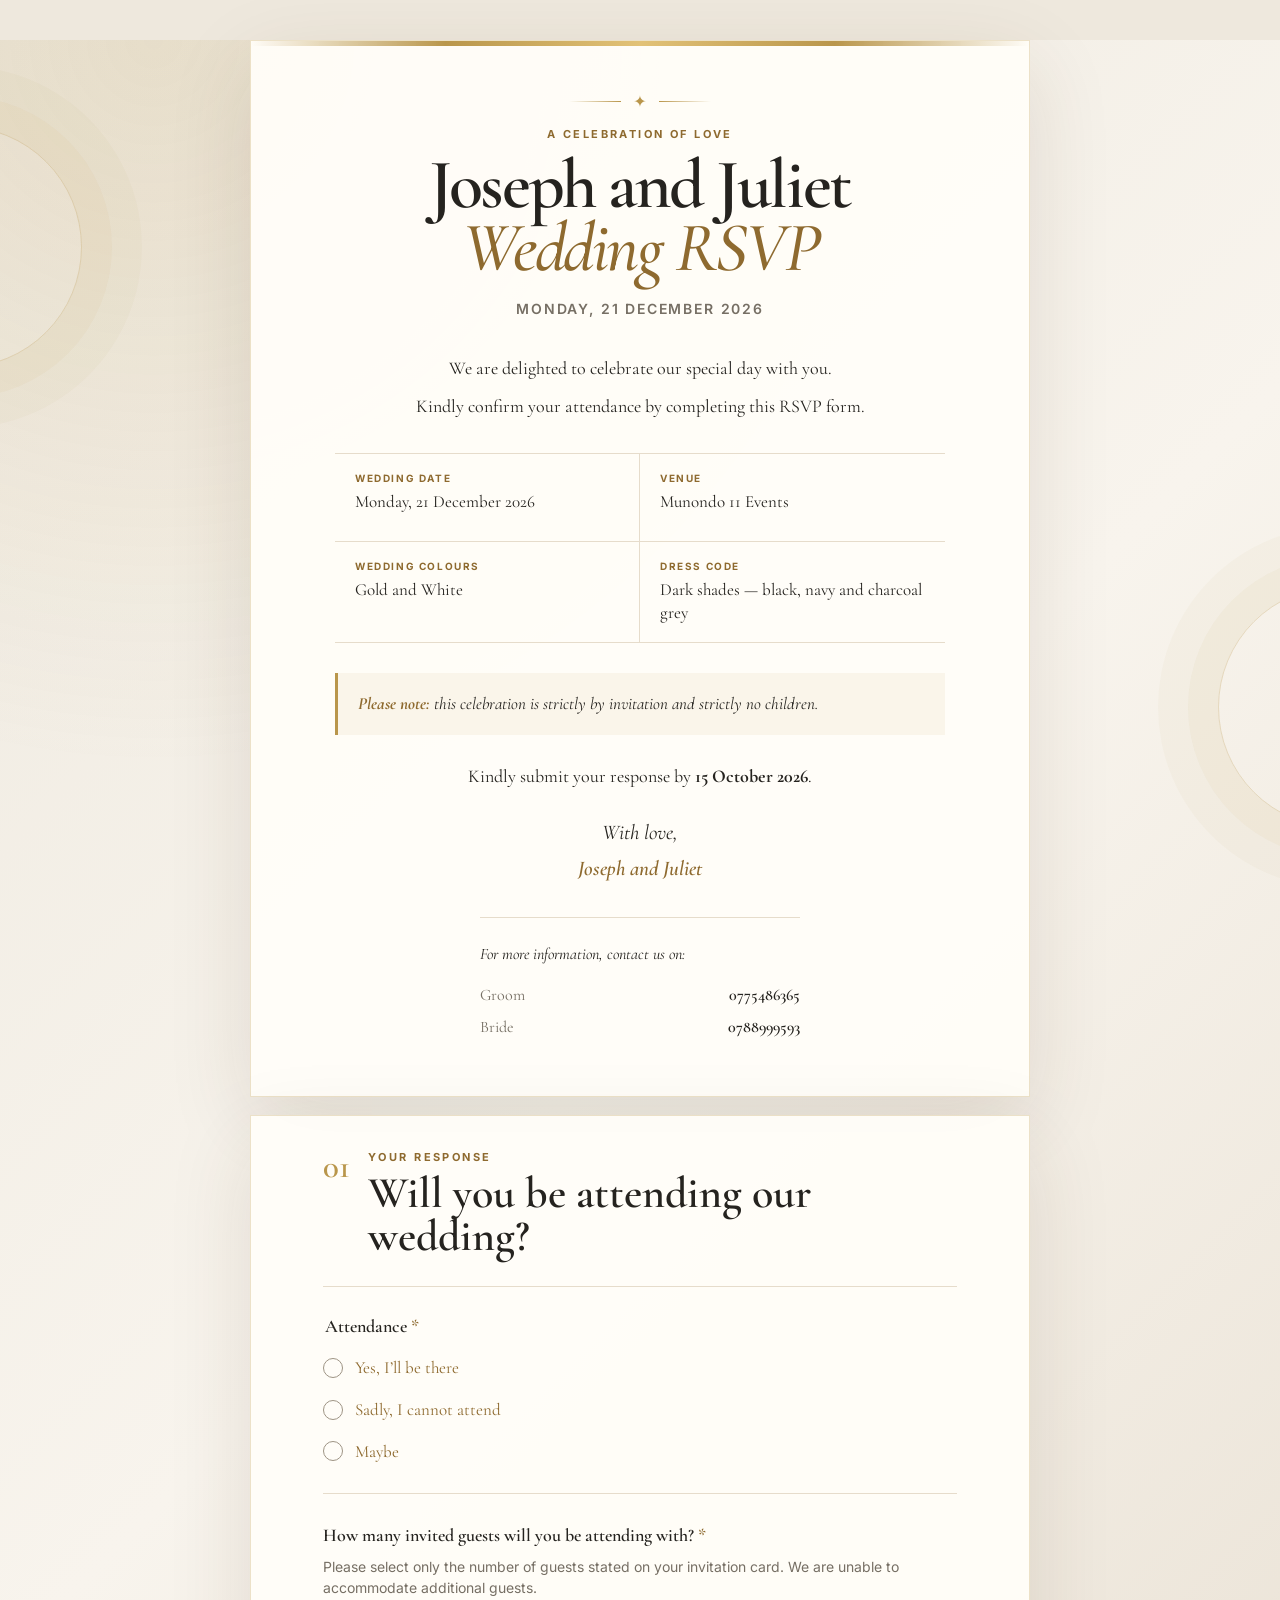
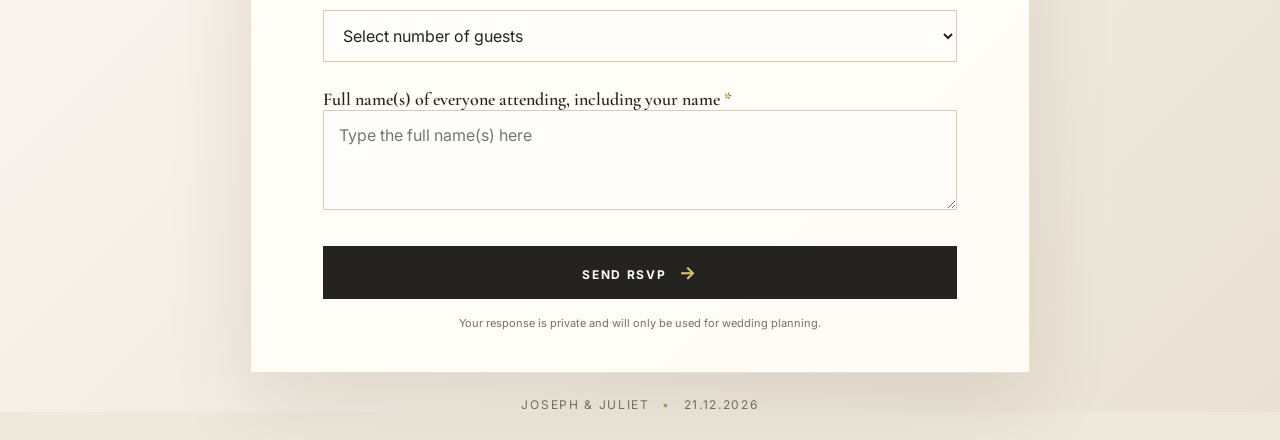
==== index.html @ 1602c758 "Create gold and white wedding RSVP site" ====
<!doctype html>
<html lang="en">
  <head>
    <meta charset="UTF-8" />
    <meta name="viewport" content="width=device-width, initial-scale=1.0" />
    <meta name="theme-color" content="#b9964b" />
    <meta name="description" content="Joseph and Juliet wedding RSVP — Monday 21 December 2026." />
    <title>Joseph & Juliet | Wedding RSVP</title>
    <link rel="preconnect" href="https://fonts.googleapis.com" />
    <link rel="preconnect" href="https://fonts.gstatic.com" crossorigin />
    <link href="https://fonts.googleapis.com/css2?family=Cormorant+Garamond:ital,wght@0,400;0,500;0,600;0,700;1,500;1,600&family=Inter:wght@400;500;600;700&display=swap" rel="stylesheet" />
    <link rel="stylesheet" href="styles.css" />
  </head>
  <body>
    <main class="page-shell">
      <section class="invitation-card" aria-labelledby="page-title">
        <div class="gold-line"></div>
        <div class="ornament" aria-hidden="true"><span></span><b>✦</b><span></span></div>
        <p class="eyebrow">A celebration of love</p>
        <h1 id="page-title">Joseph and Juliet<br /><em>Wedding RSVP</em></h1>
        <p class="date-line">Monday, 21 December 2026</p>

        <div class="intro-copy">
          <p>We are delighted to celebrate our special day with you.</p>
          <p>Kindly confirm your attendance by completing this RSVP form.</p>
        </div>

        <div class="details-grid">
          <div class="detail"><span class="detail-label">Wedding date</span><span>Monday, 21 December 2026</span></div>
          <div class="detail"><span class="detail-label">Venue</span><span>Munondo 11 Events</span></div>
          <div class="detail"><span class="detail-label">Wedding colours</span><span>Gold and White</span></div>
          <div class="detail"><span class="detail-label">Dress code</span><span>Dark shades — black, navy and charcoal grey</span></div>
        </div>

        <p class="notice"><strong>Please note:</strong> this celebration is strictly by invitation and strictly no children.</p>
        <p class="deadline">Kindly submit your response by <strong>15 October 2026</strong>.</p>

        <div class="signature">With love,<br /><strong>Joseph and Juliet</strong></div>

        <div class="contacts">
          <p>For more information, contact us on:</p>
          <div><span>Groom</span><a href="tel:0775486365">0775486365</a></div>
          <div><span>Bride</span><a href="tel:0788999593">0788999593</a></div>
        </div>
      </section>

      <section class="rsvp-card" aria-labelledby="rsvp-heading">
        <div class="section-heading">
          <span class="step-number">01</span>
          <div>
            <p class="eyebrow">Your response</p>
            <h2 id="rsvp-heading">Will you be attending our wedding?</h2>
          </div>
        </div>

        <form id="rsvp-form">
          <fieldset>
            <legend>Attendance <span>*</span></legend>
            <label class="choice"><input type="radio" name="attendance" value="Yes" required /><span class="radio-mark"></span><span>Yes, I’ll be there</span></label>
            <label class="choice"><input type="radio" name="attendance" value="No" /><span class="radio-mark"></span><span>Sadly, I cannot attend</span></label>
            <label class="choice"><input type="radio" name="attendance" value="Maybe" /><span class="radio-mark"></span><span>Maybe</span></label>
          </fieldset>

          <div class="form-divider"></div>

          <div class="field-block">
            <label for="guests">How many invited guests will you be attending with? <span>*</span></label>
            <p class="field-note">Please select only the number of guests stated on your invitation card. We are unable to accommodate additional guests.</p>
            <select id="guests" name="guests" required>
              <option value="" selected disabled>Select number of guests</option>
              <option>1</option><option>2</option><option>3</option><option>Other</option>
            </select>
          </div>

          <div class="field-block">
            <label for="names">Full name(s) of everyone attending, including your name <span>*</span></label>
            <textarea id="names" name="names" rows="3" required placeholder="Type the full name(s) here"></textarea>
          </div>

          <button type="submit" class="submit-button">Send RSVP <span>→</span></button>
          <p class="form-footnote">Your response is private and will only be used for wedding planning.</p>
          <div id="success-message" class="success-message" role="status" hidden>Thank you — your RSVP has been recorded.</div>
        </form>
      </section>
      <footer>Joseph &amp; Juliet <span>•</span> 21.12.2026</footer>
    </main>
    <script src="script.js"></script>
  </body>
</html>
---- styles.css ----
:root {
  --ink: #25231f;
  --muted: #766f64;
  --paper: #fffdf8;
  --cream: #f6f0e5;
  --gold: #b9964b;
  --gold-deep: #8e6a2f;
  --line: #e6dccb;
  --shadow: 0 26px 80px rgba(70, 53, 25, 0.12);
  font-family: Inter, system-ui, sans-serif;
  color: var(--ink);
  background: #eee8dd;
}

* { box-sizing: border-box; }
body { margin: 0; min-width: 320px; background: radial-gradient(circle at 12% 0%, rgba(185,150,75,.15), transparent 32%), linear-gradient(135deg, #eee9df, #f8f4ed 50%, #e9e1d4); }
body::before, body::after { content: ""; position: fixed; width: 240px; height: 240px; border: 1px solid rgba(185,150,75,.28); border-radius: 50%; pointer-events: none; }
body::before { left: -160px; top: 14%; box-shadow: 0 0 0 30px rgba(185,150,75,.06), 0 0 0 60px rgba(185,150,75,.04); }
body::after { right: -180px; bottom: 8%; box-shadow: 0 0 0 30px rgba(185,150,75,.06), 0 0 0 60px rgba(185,150,75,.04); }
.page-shell { width: min(100% - 32px, 780px); margin: 40px auto 28px; }
.invitation-card, .rsvp-card { position: relative; background: rgba(255,253,248,.96); border: 1px solid rgba(185,150,75,.28); box-shadow: var(--shadow); }
.invitation-card { padding: 46px clamp(24px, 8vw, 84px) 52px; text-align: center; overflow: hidden; }
.gold-line { height: 5px; width: 100%; position: absolute; left: 0; top: 0; background: linear-gradient(90deg, transparent, var(--gold), #e2c277, var(--gold), transparent); }
.ornament { display: flex; align-items: center; gap: 12px; justify-content: center; margin: 4px 0 16px; color: var(--gold); }
.ornament span { width: 52px; height: 1px; background: linear-gradient(90deg, transparent, var(--gold)); }
.ornament span:last-child { transform: scaleX(-1); }
.ornament b { font-size: 16px; font-weight: 500; }
.eyebrow { margin: 0; color: var(--gold-deep); font-size: 11px; font-weight: 700; letter-spacing: .22em; text-transform: uppercase; }
h1, h2 { font-family: "Cormorant Garamond", Georgia, serif; }
h1 { margin: 12px 0 0; font-size: clamp(42px, 8vw, 70px); line-height: .9; font-weight: 600; letter-spacing: -.035em; }
h1 em { color: var(--gold-deep); font-weight: 500; }
.date-line { margin: 20px 0 0; font: 600 14px/1.4 Inter, sans-serif; letter-spacing: .13em; text-transform: uppercase; color: var(--muted); }
.intro-copy { margin: 34px auto 30px; max-width: 540px; font: 18px/1.75 "Cormorant Garamond", Georgia, serif; }
.intro-copy p { margin: 7px 0; }
.details-grid { display: grid; grid-template-columns: 1fr 1fr; gap: 0; border-top: 1px solid var(--line); border-bottom: 1px solid var(--line); text-align: left; }
.detail { min-height: 88px; padding: 18px 20px; border-bottom: 1px solid var(--line); font: 17px/1.35 "Cormorant Garamond", Georgia, serif; }
.detail:nth-child(odd) { border-right: 1px solid var(--line); }
.detail:nth-last-child(-n+2) { border-bottom: 0; }
.detail-label { display: block; margin-bottom: 7px; color: var(--gold-deep); font: 700 10px/1.2 Inter, sans-serif; letter-spacing: .16em; text-transform: uppercase; }
.notice { margin: 30px 0 0; padding: 18px 20px; border-left: 3px solid var(--gold); background: #faf5ea; text-align: left; font: italic 17px/1.5 "Cormorant Garamond", Georgia, serif; }
.notice strong { color: var(--gold-deep); }
.deadline { margin: 28px 0 0; font: 18px/1.5 "Cormorant Garamond", Georgia, serif; }
.signature { margin-top: 28px; font: italic 21px/1.45 "Cormorant Garamond", Georgia, serif; }
.signature strong { display: inline-block; margin-top: 6px; font-weight: 600; color: var(--gold-deep); }
.contacts { max-width: 320px; margin: 32px auto 0; padding-top: 24px; border-top: 1px solid var(--line); text-align: left; font: 16px/1.55 "Cormorant Garamond", Georgia, serif; }
.contacts p { margin: 0 0 12px; font-style: italic; }
.contacts div { display: flex; justify-content: space-between; gap: 12px; padding: 4px 0; }
.contacts div span { color: var(--muted); }
.contacts a { color: var(--ink); text-decoration: none; font-weight: 600; }
.rsvp-card { margin-top: 18px; padding: 34px clamp(24px, 8vw, 72px) 42px; }
.section-heading { display: flex; gap: 18px; align-items: flex-start; padding-bottom: 28px; border-bottom: 1px solid var(--line); }
.step-number { color: var(--gold); font: 600 33px/1 "Cormorant Garamond", Georgia, serif; }
h2 { margin: 8px 0 0; font-size: clamp(30px, 5vw, 44px); line-height: .98; font-weight: 600; }
fieldset { border: 0; margin: 28px 0 0; padding: 0; }
legend, .field-block > label { display: block; font: 600 18px/1.25 "Cormorant Garamond", Georgia, serif; }
legend span, label span { color: var(--gold-deep); }
.choice { display: flex; align-items: center; gap: 12px; position: relative; margin-top: 18px; cursor: pointer; font: 17px/1.4 "Cormorant Garamond", Georgia, serif; }
.choice input { position: absolute; opacity: 0; }
.radio-mark { width: 20px; height: 20px; border: 1.5px solid #9d9384; border-radius: 50%; transition: .18s ease; }
.choice input:checked + .radio-mark { border: 6px solid var(--gold); box-shadow: 0 0 0 1px var(--gold); }
.choice:focus-within .radio-mark { outline: 3px solid rgba(185,150,75,.22); outline-offset: 3px; }
.form-divider { height: 1px; margin: 30px 0; background: var(--line); }
.field-block { margin-top: 26px; }
.field-note { margin: 9px 0 12px; color: var(--muted); font: 14px/1.5 Inter, sans-serif; }
select, textarea { width: 100%; border: 1px solid #d7cbb8; border-radius: 0; background: #fffefa; color: var(--ink); font: 16px Inter, sans-serif; padding: 14px 15px; outline: none; }
select:focus, textarea:focus { border-color: var(--gold); box-shadow: 0 0 0 3px rgba(185,150,75,.14); }
textarea { resize: vertical; min-height: 100px; }
.submit-button { margin-top: 32px; width: 100%; border: 0; background: var(--ink); color: #fffdf8; padding: 16px 22px; font: 700 12px Inter, sans-serif; letter-spacing: .14em; text-transform: uppercase; cursor: pointer; transition: transform .16s ease, background .16s ease; }
.submit-button span { margin-left: 8px; font-size: 18px; color: #e2c277; }
.submit-button:hover { background: var(--gold-deep); }
.submit-button:active { transform: scale(.98); }
.form-footnote { margin: 17px 0 0; text-align: center; color: var(--muted); font-size: 11px; }
.success-message { margin-top: 18px; padding: 13px 15px; background: #eef5ed; color: #375a39; text-align: center; font-size: 14px; }
footer { padding: 24px 0 0; text-align: center; color: var(--muted); font: 12px Inter, sans-serif; letter-spacing: .14em; text-transform: uppercase; }
footer span { padding: 0 8px; color: var(--gold); }
@media (max-width: 600px) { .page-shell { width: min(100% - 18px, 780px); margin-top: 18px; } .invitation-card { padding: 34px 18px 38px; } .details-grid { grid-template-columns: 1fr; } .detail, .detail:nth-child(odd) { border-right: 0; border-bottom: 1px solid var(--line); } .detail:last-child { border-bottom: 0; } .rsvp-card { padding: 28px 20px 34px; } h1 { font-size: 47px; } }
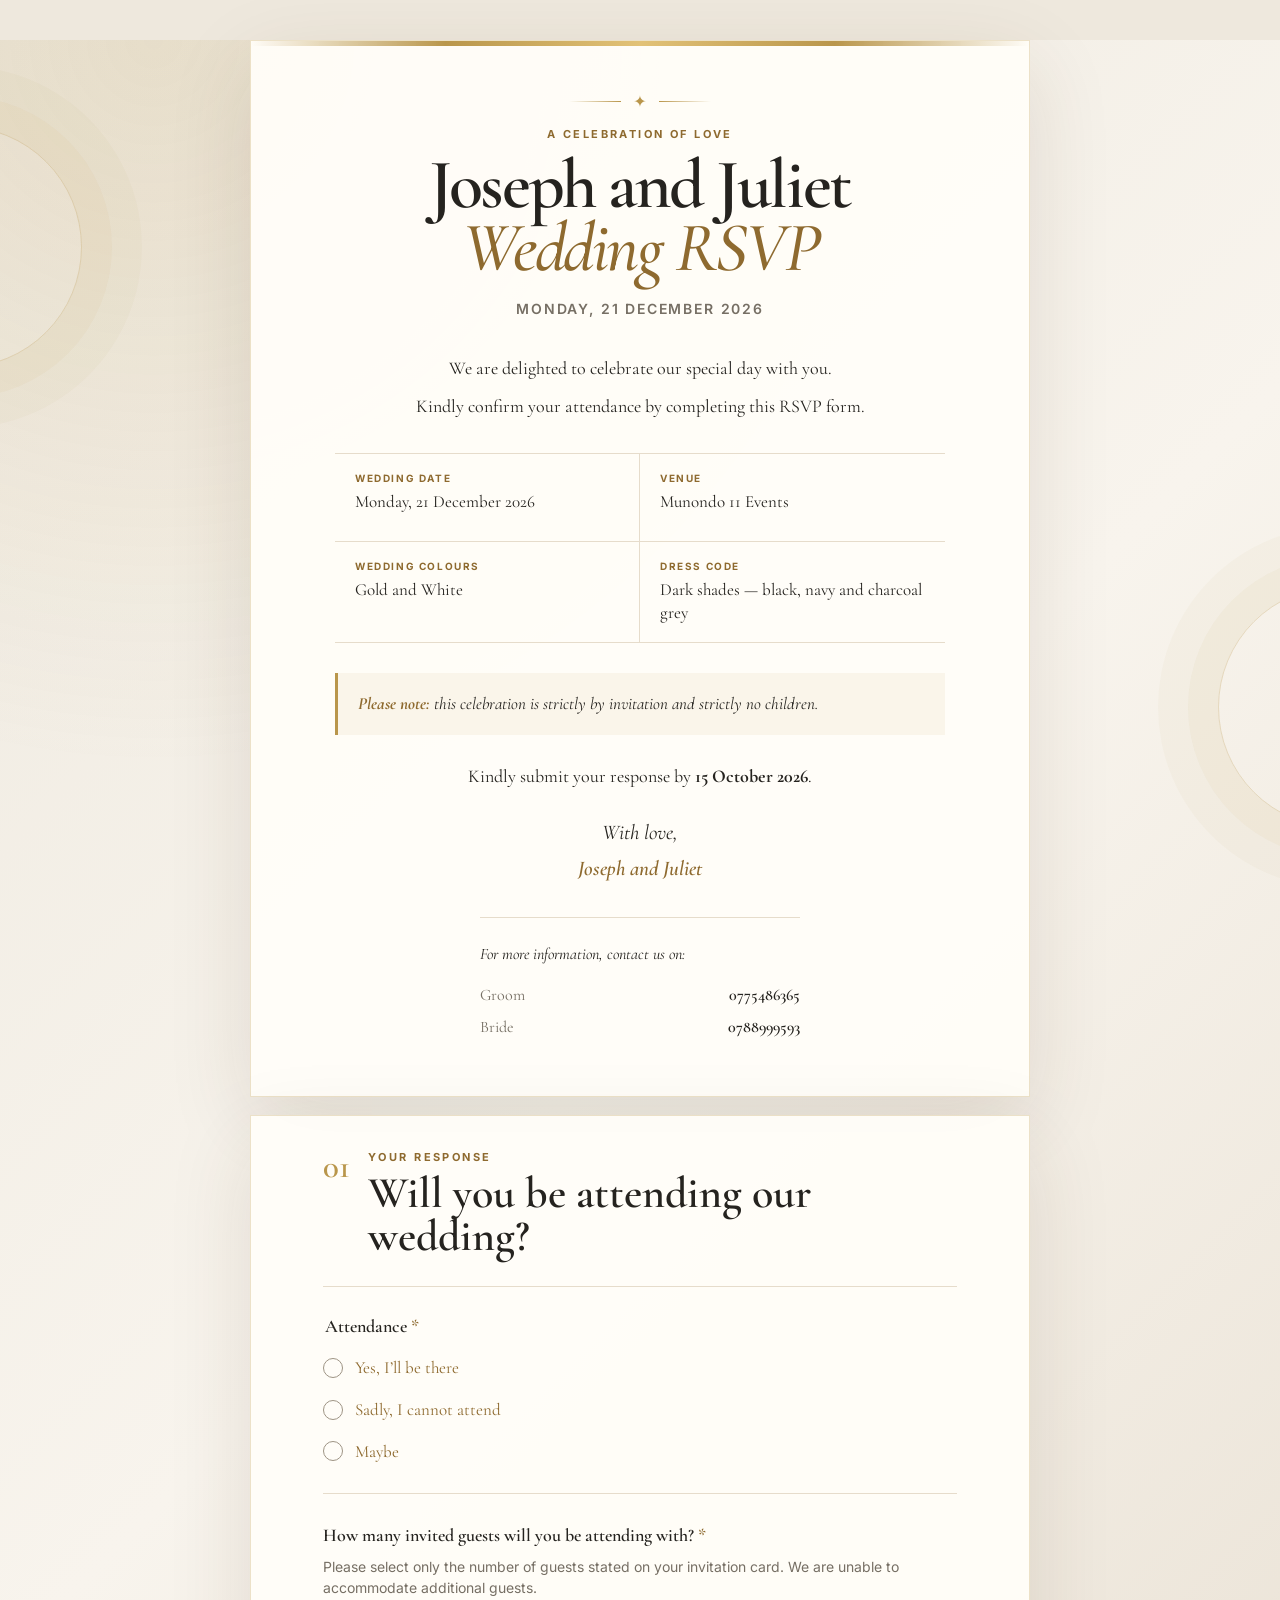
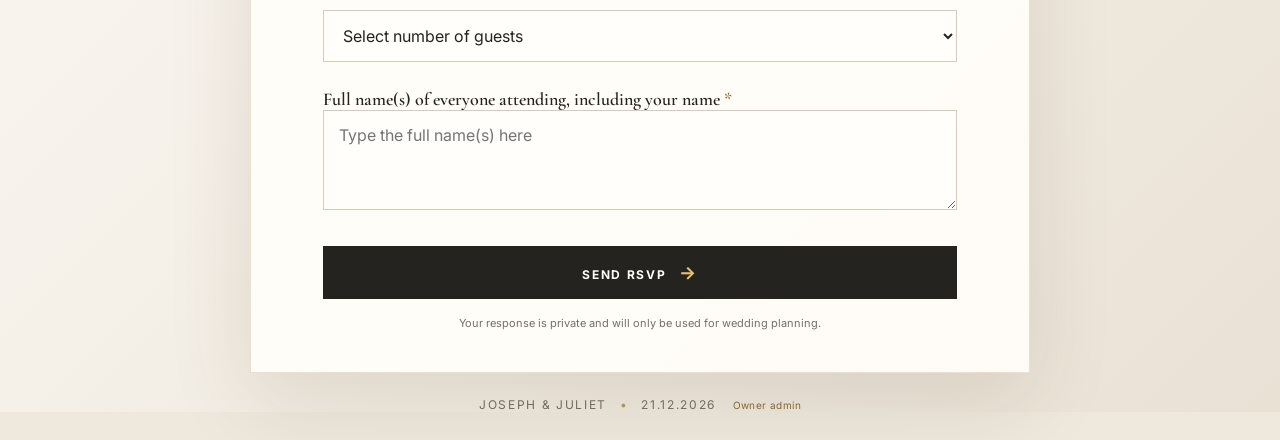
==== commit d8254965: "Add local RSVP admin dashboard" ====
--- a/index.html
+++ b/index.html
@@ -82,7 +82,7 @@
           <div id="success-message" class="success-message" role="status" hidden>Thank you — your RSVP has been recorded.</div>
         </form>
       </section>
-      <footer>Joseph &amp; Juliet <span>•</span> 21.12.2026</footer>
+      <footer>Joseph &amp; Juliet <span>•</span> 21.12.2026 <a class="admin-link" href="admin.html">Owner admin</a></footer>
     </main>
     <script src="script.js"></script>
   </body>
--- a/styles.css
+++ b/styles.css
@@ -73,4 +73,6 @@
 .success-message { margin-top: 18px; padding: 13px 15px; background: #eef5ed; color: #375a39; text-align: center; font-size: 14px; }
 footer { padding: 24px 0 0; text-align: center; color: var(--muted); font: 12px Inter, sans-serif; letter-spacing: .14em; text-transform: uppercase; }
 footer span { padding: 0 8px; color: var(--gold); }
+footer .admin-link { margin-left: 12px; color: var(--gold-deep); font-size: 10px; letter-spacing: .04em; text-decoration: none; text-transform: none; }
+footer .admin-link:hover { text-decoration: underline; }
 @media (max-width: 600px) { .page-shell { width: min(100% - 18px, 780px); margin-top: 18px; } .invitation-card { padding: 34px 18px 38px; } .details-grid { grid-template-columns: 1fr; } .detail, .detail:nth-child(odd) { border-right: 0; border-bottom: 1px solid var(--line); } .detail:last-child { border-bottom: 0; } .rsvp-card { padding: 28px 20px 34px; } h1 { font-size: 47px; } }
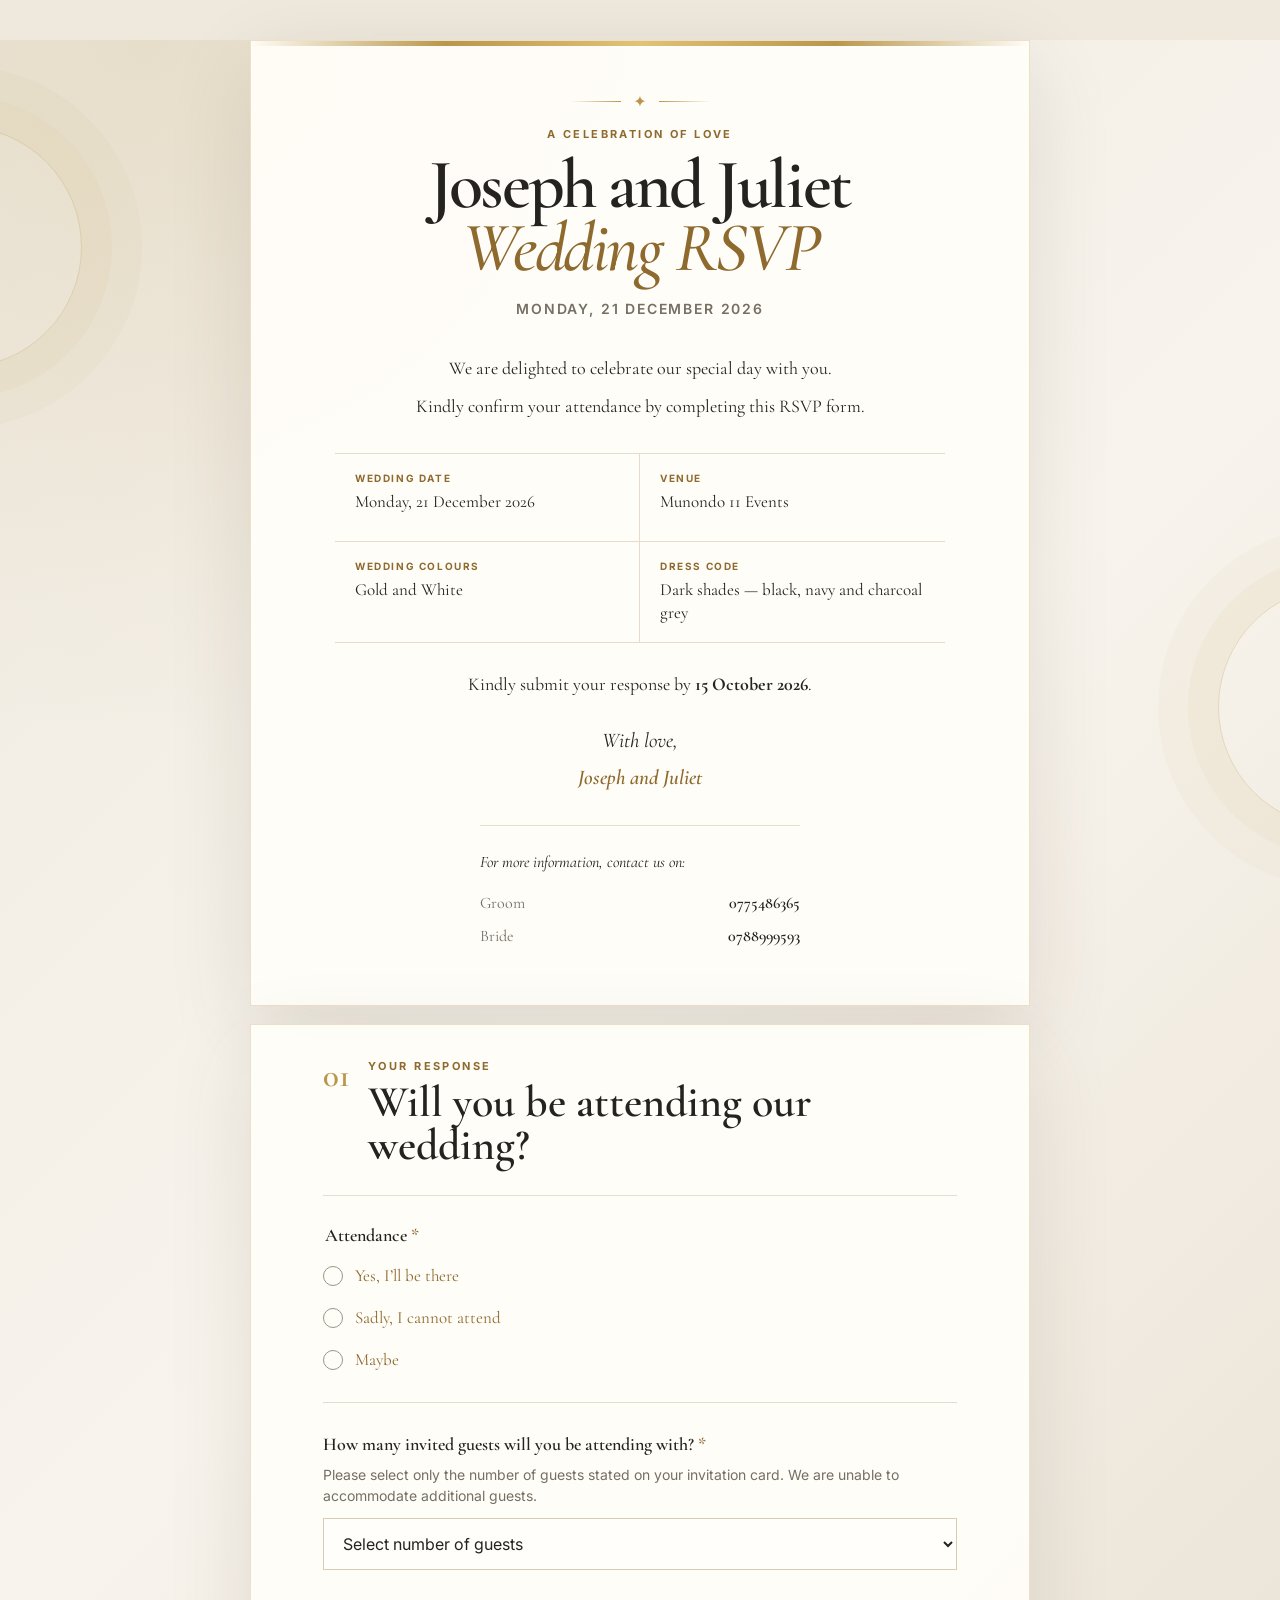
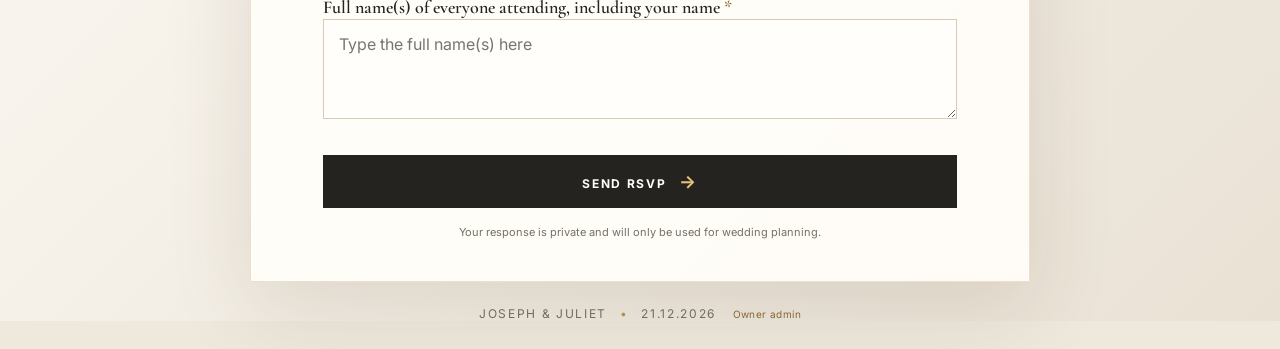
==== commit ae97a2c1: "Remove invitation notice" ====
--- a/index.html
+++ b/index.html
@@ -32,7 +32,6 @@
           <div class="detail"><span class="detail-label">Dress code</span><span>Dark shades — black, navy and charcoal grey</span></div>
         </div>
 
-        <p class="notice"><strong>Please note:</strong> this celebration is strictly by invitation and strictly no children.</p>
         <p class="deadline">Kindly submit your response by <strong>15 October 2026</strong>.</p>
 
         <div class="signature">With love,<br /><strong>Joseph and Juliet</strong></div>
